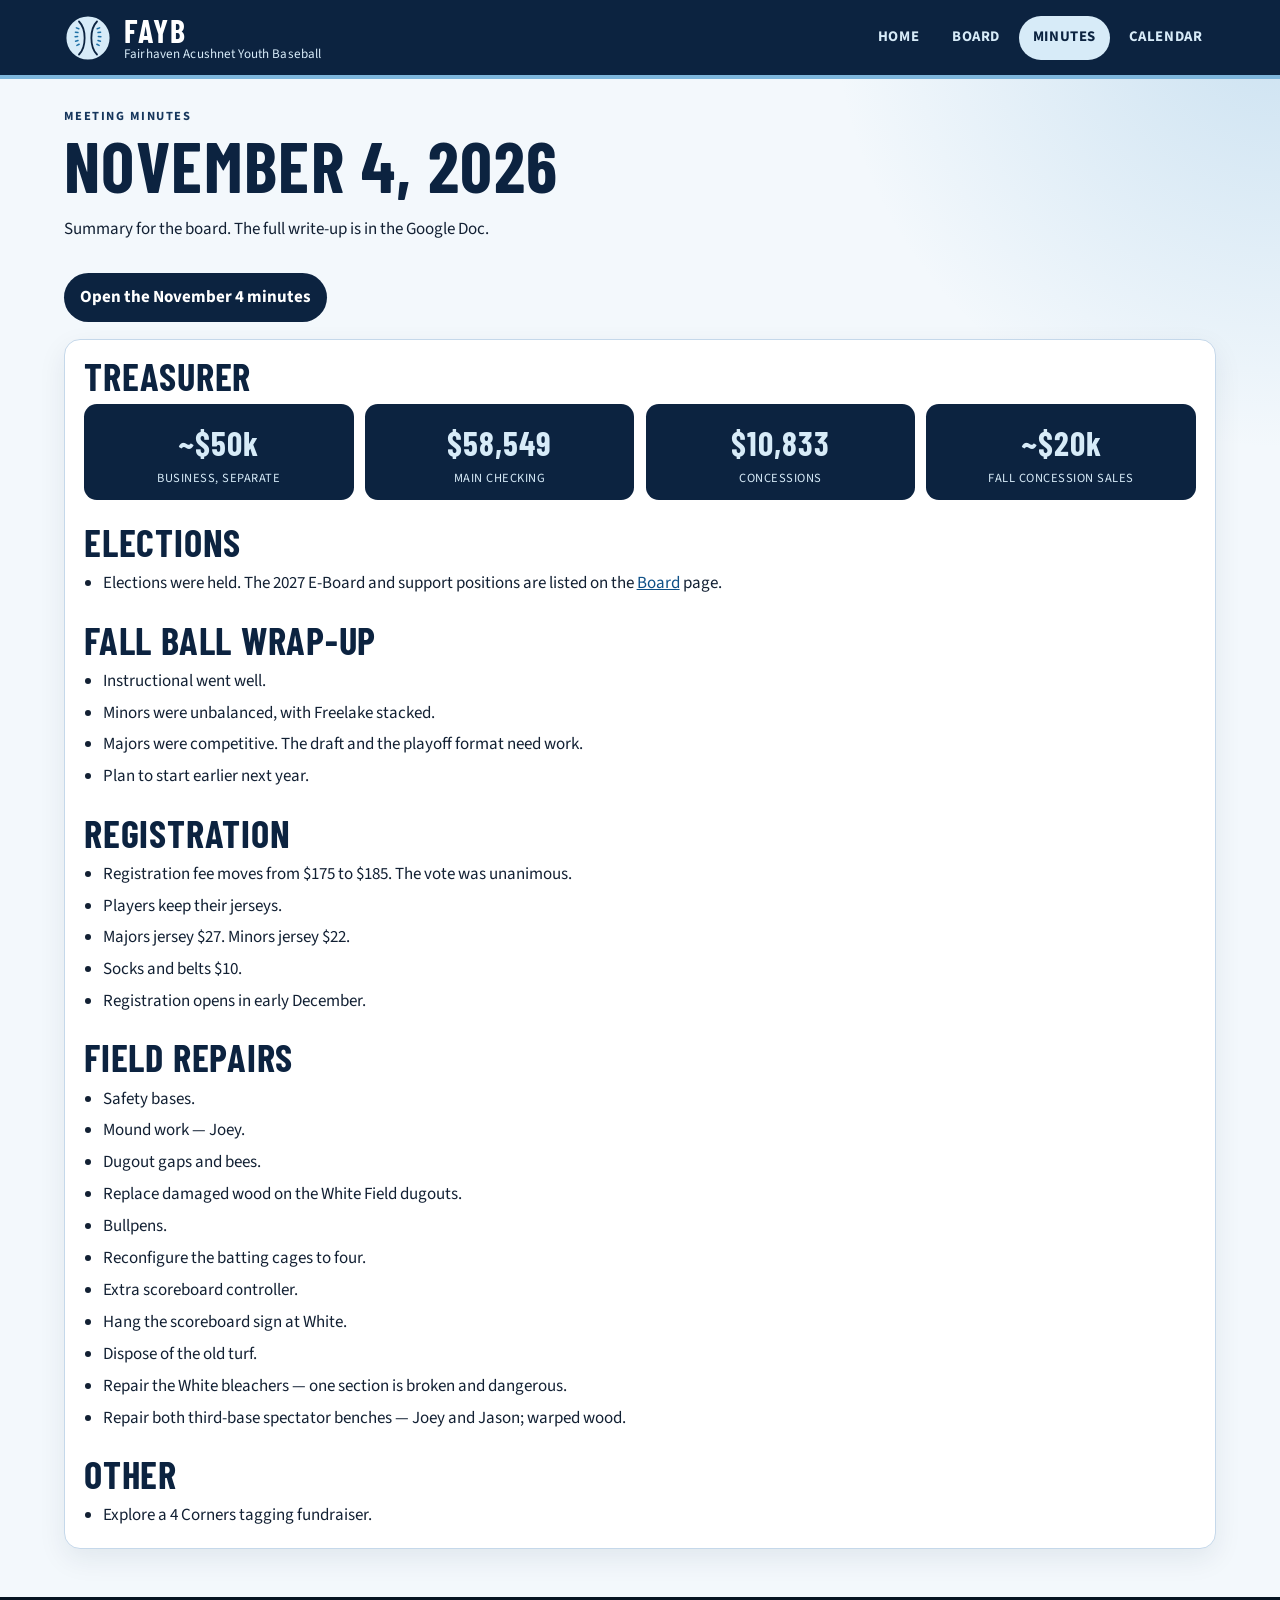
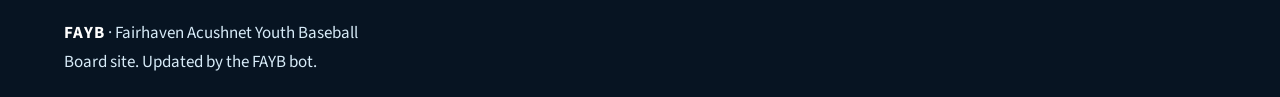
==== minutes/index.html @ 97e07a3a "Add the static FAYB board site. Publish-ready HTML and CSS for home, board, minutes, and calendar, w" ====
<!DOCTYPE html>
<html lang="en">
<head>
  <meta charset="utf-8">
  <meta name="viewport" content="width=device-width, initial-scale=1">
  <title>Minutes · FAYB Board</title>
  <meta name="description" content="FAYB board meeting minutes for November 4, 2026.">
  <meta name="theme-color" content="#0c2340">
  <link rel="icon" href="/favicon.svg" type="image/svg+xml">
  <link rel="preconnect" href="https://fonts.googleapis.com">
  <link rel="preconnect" href="https://fonts.gstatic.com" crossorigin>
  <link href="https://fonts.googleapis.com/css2?family=Barlow+Condensed:wght@600;700&family=Source+Sans+3:wght@400;600;700&display=swap" rel="stylesheet">
  <link rel="stylesheet" href="/css/styles.css">
</head>
<body>
  <a class="skip" href="#content">Skip to content</a>
  <header class="site-header">
    <div class="header-inner">
      <a class="brand" href="/">
        <img class="mark" src="/favicon.svg" alt="" width="48" height="48">
        <span class="brand-text">
          <span class="brand-name">FAYB</span>
          <span class="brand-sub">Fairhaven Acushnet Youth Baseball</span>
        </span>
      </a>
      <nav class="nav" aria-label="Primary">
        <a href="/">Home</a>
        <a href="/board/">Board</a>
        <a href="/minutes/" aria-current="page">Minutes</a>
        <a href="/calendar/">Calendar</a>
      </nav>
    </div>
  </header>
  <main id="content">
    <div class="wrap">
      <header class="page-head">
        <p class="kicker">Meeting minutes</p>
        <h1>November 4, 2026</h1>
        <p>Summary for the board. The full write-up is in the Google Doc.</p>
        <p>
          <a class="doc-link" href="https://docs.google.com/document/d/15LhbUimTfKCg-HLma3HNhrQfJP5vkcuaNc3ocRXcLjQ/view" target="_blank" rel="noopener noreferrer">Open the November 4 minutes</a>
        </p>
      </header>

      <article class="minutes">
        <section aria-labelledby="treasurer">
          <h2 id="treasurer">Treasurer</h2>
          <div class="scoreboard">
            <div>
              <strong>~$50k</strong>
              <span>Business, separate</span>
            </div>
            <div>
              <strong>$58,549</strong>
              <span>Main checking</span>
            </div>
            <div>
              <strong>$10,833</strong>
              <span>Concessions</span>
            </div>
            <div>
              <strong>~$20k</strong>
              <span>Fall concession sales</span>
            </div>
          </div>
        </section>

        <section aria-labelledby="elections">
          <h2 id="elections">Elections</h2>
          <ul>
            <li>Elections were held. The 2027 E-Board and support positions are listed on the <a href="/board/">Board</a> page.</li>
          </ul>
        </section>

        <section aria-labelledby="fall-ball">
          <h2 id="fall-ball">Fall Ball wrap-up</h2>
          <ul>
            <li>Instructional went well.</li>
            <li>Minors were unbalanced, with Freelake stacked.</li>
            <li>Majors were competitive. The draft and the playoff format need work.</li>
            <li>Plan to start earlier next year.</li>
          </ul>
        </section>

        <section aria-labelledby="registration">
          <h2 id="registration">Registration</h2>
          <ul>
            <li>Registration fee moves from $175 to $185. The vote was unanimous.</li>
            <li>Players keep their jerseys.</li>
            <li>Majors jersey $27. Minors jersey $22.</li>
            <li>Socks and belts $10.</li>
            <li>Registration opens in early December.</li>
          </ul>
        </section>

        <section aria-labelledby="fields">
          <h2 id="fields">Field repairs</h2>
          <ul>
            <li>Safety bases.</li>
            <li>Mound work — Joey.</li>
            <li>Dugout gaps and bees.</li>
            <li>Replace damaged wood on the White Field dugouts.</li>
            <li>Bullpens.</li>
            <li>Reconfigure the batting cages to four.</li>
            <li>Extra scoreboard controller.</li>
            <li>Hang the scoreboard sign at White.</li>
            <li>Dispose of the old turf.</li>
            <li>Repair the White bleachers — one section is broken and dangerous.</li>
            <li>Repair both third-base spectator benches — Joey and Jason; warped wood.</li>
          </ul>
        </section>

        <section aria-labelledby="other">
          <h2 id="other">Other</h2>
          <ul>
            <li>Explore a 4 Corners tagging fundraiser.</li>
          </ul>
        </section>
      </article>
    </div>
  </main>
  <footer class="site-footer">
    <div class="wrap">
      <p><strong>FAYB</strong> · Fairhaven Acushnet Youth Baseball</p>
      <p>Board site. Updated by the FAYB bot.</p>
    </div>
  </footer>
</body>
</html>
---- css/styles.css ----
:root {
  --navy: #0c2340;
  --navy-mid: #16365c;
  --navy-deep: #071422;
  --sky: #d7ebf8;
  --sky-deep: #7eb6dc;
  --ice: #f3f8fc;
  --white: #ffffff;
  --text: #122033;
  --muted: #3e5670;
  --line: #c5d8ea;
  --link: #0d4f86;
  --focus: #1d6fa5;
  --shadow: 0 10px 28px rgba(12, 35, 64, 0.08);
  --max: 72rem;
  --font: "Source Sans 3", "Segoe UI", Helvetica, Arial, sans-serif;
  --display: "Barlow Condensed", "Arial Narrow", Impact, sans-serif;
}

*,
*::before,
*::after {
  box-sizing: border-box;
}

html {
  scroll-behavior: smooth;
}

body {
  margin: 0;
  min-height: 100vh;
  display: flex;
  flex-direction: column;
  color: var(--text);
  background:
    radial-gradient(circle at top right, rgba(126, 182, 220, 0.35), transparent 28rem),
    var(--ice);
  font-family: var(--font);
  font-size: 1.0625rem;
  line-height: 1.55;
}

img {
  max-width: 100%;
  height: auto;
}

a {
  color: var(--link);
}

a:hover {
  color: var(--navy);
}

:focus-visible {
  outline: 3px solid var(--focus);
  outline-offset: 3px;
}

.skip {
  position: absolute;
  left: 0.75rem;
  top: -3rem;
  background: var(--white);
  color: var(--navy);
  padding: 0.5rem 0.8rem;
  z-index: 10;
}

.skip:focus {
  top: 0.75rem;
}

.site-header {
  background: var(--navy);
  color: var(--white);
  border-bottom: 4px solid var(--sky-deep);
}

.header-inner,
.wrap,
.site-footer .wrap {
  width: min(100% - 2rem, var(--max));
  margin-inline: auto;
}

.header-inner {
  display: flex;
  align-items: center;
  justify-content: space-between;
  gap: 1rem 1.5rem;
  flex-wrap: wrap;
  padding: 0.85rem 0;
}

.brand {
  display: flex;
  align-items: center;
  gap: 0.75rem;
  color: var(--white);
  text-decoration: none;
}

.brand:hover {
  color: var(--sky);
}

.mark {
  width: 3rem;
  height: 3rem;
  flex: none;
}

.brand-text {
  display: flex;
  flex-direction: column;
  line-height: 1.05;
}

.brand-name {
  font-family: var(--display);
  font-size: 2rem;
  font-weight: 700;
  letter-spacing: 0.06em;
}

.brand-sub {
  color: var(--sky);
  font-size: 0.82rem;
  letter-spacing: 0.01em;
}

.nav {
  display: flex;
  flex-wrap: wrap;
  gap: 0.35rem;
}

.nav a {
  color: var(--sky);
  text-decoration: none;
  font-weight: 700;
  letter-spacing: 0.04em;
  text-transform: uppercase;
  font-size: 0.92rem;
  padding: 0.55rem 0.85rem;
  border-radius: 999px;
  min-height: 44px;
  display: inline-flex;
  align-items: center;
}

.nav a:hover,
.nav a[aria-current="page"] {
  background: var(--sky);
  color: var(--navy);
}

main {
  flex: 1;
  padding: 1.75rem 0 3rem;
}

.hero {
  background:
    linear-gradient(160deg, rgba(12, 35, 64, 0.94), rgba(22, 54, 92, 0.9)),
    url("/favicon.svg") right -2rem center / 16rem no-repeat;
  color: var(--white);
  border-radius: 1.25rem;
  padding: clamp(1.5rem, 4vw, 2.75rem);
  box-shadow: var(--shadow);
}

.eyebrow,
.kicker {
  margin: 0 0 0.35rem;
  font-weight: 700;
  letter-spacing: 0.12em;
  text-transform: uppercase;
  font-size: 0.78rem;
}

.eyebrow {
  color: var(--sky-deep);
}

.kicker {
  color: var(--navy-mid);
}

h1,
h2,
h3 {
  font-family: var(--display);
  line-height: 0.95;
  letter-spacing: 0.02em;
  font-weight: 700;
  margin: 0 0 0.6rem;
}

h1 {
  font-size: clamp(2.6rem, 7vw, 4.4rem);
  text-transform: uppercase;
}

h2 {
  font-size: clamp(1.8rem, 4vw, 2.4rem);
  text-transform: uppercase;
  color: var(--navy);
}

h3 {
  font-size: 1.45rem;
  text-transform: uppercase;
  color: var(--navy-mid);
}

.lede {
  font-size: 1.2rem;
  max-width: 40rem;
  margin-bottom: 0.5rem;
}

.hero p:last-child {
  margin-bottom: 0;
  max-width: 42rem;
}

.panel,
.card,
.minutes,
.roster-block {
  background: var(--white);
  border: 1px solid var(--line);
  border-radius: 1rem;
  box-shadow: var(--shadow);
}

.stack {
  display: grid;
  gap: 1rem;
  margin-top: 1.25rem;
}

.stack-top {
  margin-top: 1rem;
}

.cards {
  display: grid;
  grid-template-columns: repeat(auto-fit, minmax(15rem, 1fr));
  gap: 1rem;
}

.card,
.panel,
.minutes {
  padding: 1.15rem 1.2rem 1.25rem;
}

.card h2 {
  font-size: 1.7rem;
}

.card p:last-child,
.panel p:last-child {
  margin-bottom: 0;
}

.card a,
.text-link {
  font-weight: 700;
}

.muted {
  color: var(--muted);
}

.roster-block {
  padding: 1.15rem 1.2rem 1.3rem;
}

.roster-block + .roster-block {
  margin-top: 1rem;
}

.roster {
  list-style: none;
  margin: 0;
  padding: 0;
  display: grid;
  grid-template-columns: repeat(auto-fit, minmax(16.5rem, 1fr));
  gap: 0.7rem;
}

.roster li {
  display: flex;
  flex-direction: column;
  gap: 0.15rem;
  background: var(--ice);
  border-left: 4px solid var(--sky-deep);
  border-radius: 0.7rem;
  padding: 0.75rem 0.85rem;
  min-height: 4.4rem;
}

.role {
  color: var(--muted);
  font-size: 0.82rem;
  font-weight: 700;
  letter-spacing: 0.06em;
  text-transform: uppercase;
}

.name {
  color: var(--navy);
  font-size: 1.15rem;
  font-weight: 700;
}

.scoreboard {
  display: grid;
  grid-template-columns: repeat(4, 1fr);
  gap: 0.7rem;
  margin: 0.4rem 0 0.2rem;
}

.scoreboard div {
  background: var(--navy);
  color: var(--white);
  border-radius: 0.8rem;
  padding: 0.8rem 0.75rem 0.7rem;
  text-align: center;
}

.scoreboard strong {
  display: block;
  font-family: var(--display);
  font-size: clamp(1.6rem, 3vw, 2.1rem);
  letter-spacing: 0.03em;
  color: var(--sky);
}

.scoreboard span {
  display: block;
  font-size: 0.78rem;
  letter-spacing: 0.04em;
  text-transform: uppercase;
  color: var(--sky);
}

.minutes section + section {
  margin-top: 1.35rem;
  padding-top: 0.2rem;
}

.minutes ul {
  margin: 0.35rem 0 0;
  padding-left: 1.15rem;
}

.minutes li + li {
  margin-top: 0.35rem;
}

.doc-link {
  display: inline-flex;
  align-items: center;
  gap: 0.4rem;
  margin-top: 0.85rem;
  background: var(--navy);
  color: var(--white);
  text-decoration: none;
  font-weight: 700;
  padding: 0.7rem 1rem;
  border-radius: 999px;
  min-height: 44px;
}

.doc-link:hover {
  background: var(--navy-mid);
  color: var(--sky);
}

.coming {
  text-align: center;
  padding: clamp(2rem, 6vw, 3.5rem) 1.25rem;
}

.coming h1 {
  color: var(--navy);
}

.page-head {
  margin-bottom: 1rem;
}

.page-head h1 {
  color: var(--navy);
}

.site-footer {
  background: var(--navy-deep);
  color: var(--sky);
  padding: 1.25rem 0;
  margin-top: auto;
}

.site-footer p {
  margin: 0.15rem 0;
}

.site-footer strong {
  color: var(--white);
  letter-spacing: 0.06em;
}

@media (max-width: 720px) {
  .scoreboard {
    grid-template-columns: 1fr 1fr;
  }

  .hero {
    background: linear-gradient(160deg, #0c2340, #16365c);
  }

  .header-inner {
    align-items: flex-start;
  }

  .nav {
    width: 100%;
  }

  .nav a {
    flex: 1 1 auto;
    justify-content: center;
  }
}

@media (max-width: 420px) {
  .scoreboard {
    grid-template-columns: 1fr;
  }
}

@media print {
  .site-header,
  .site-footer,
  .skip,
  .doc-link {
    display: none;
  }

  body {
    background: white;
  }

  .minutes,
  .roster-block,
  .card,
  .panel {
    box-shadow: none;
  }
}
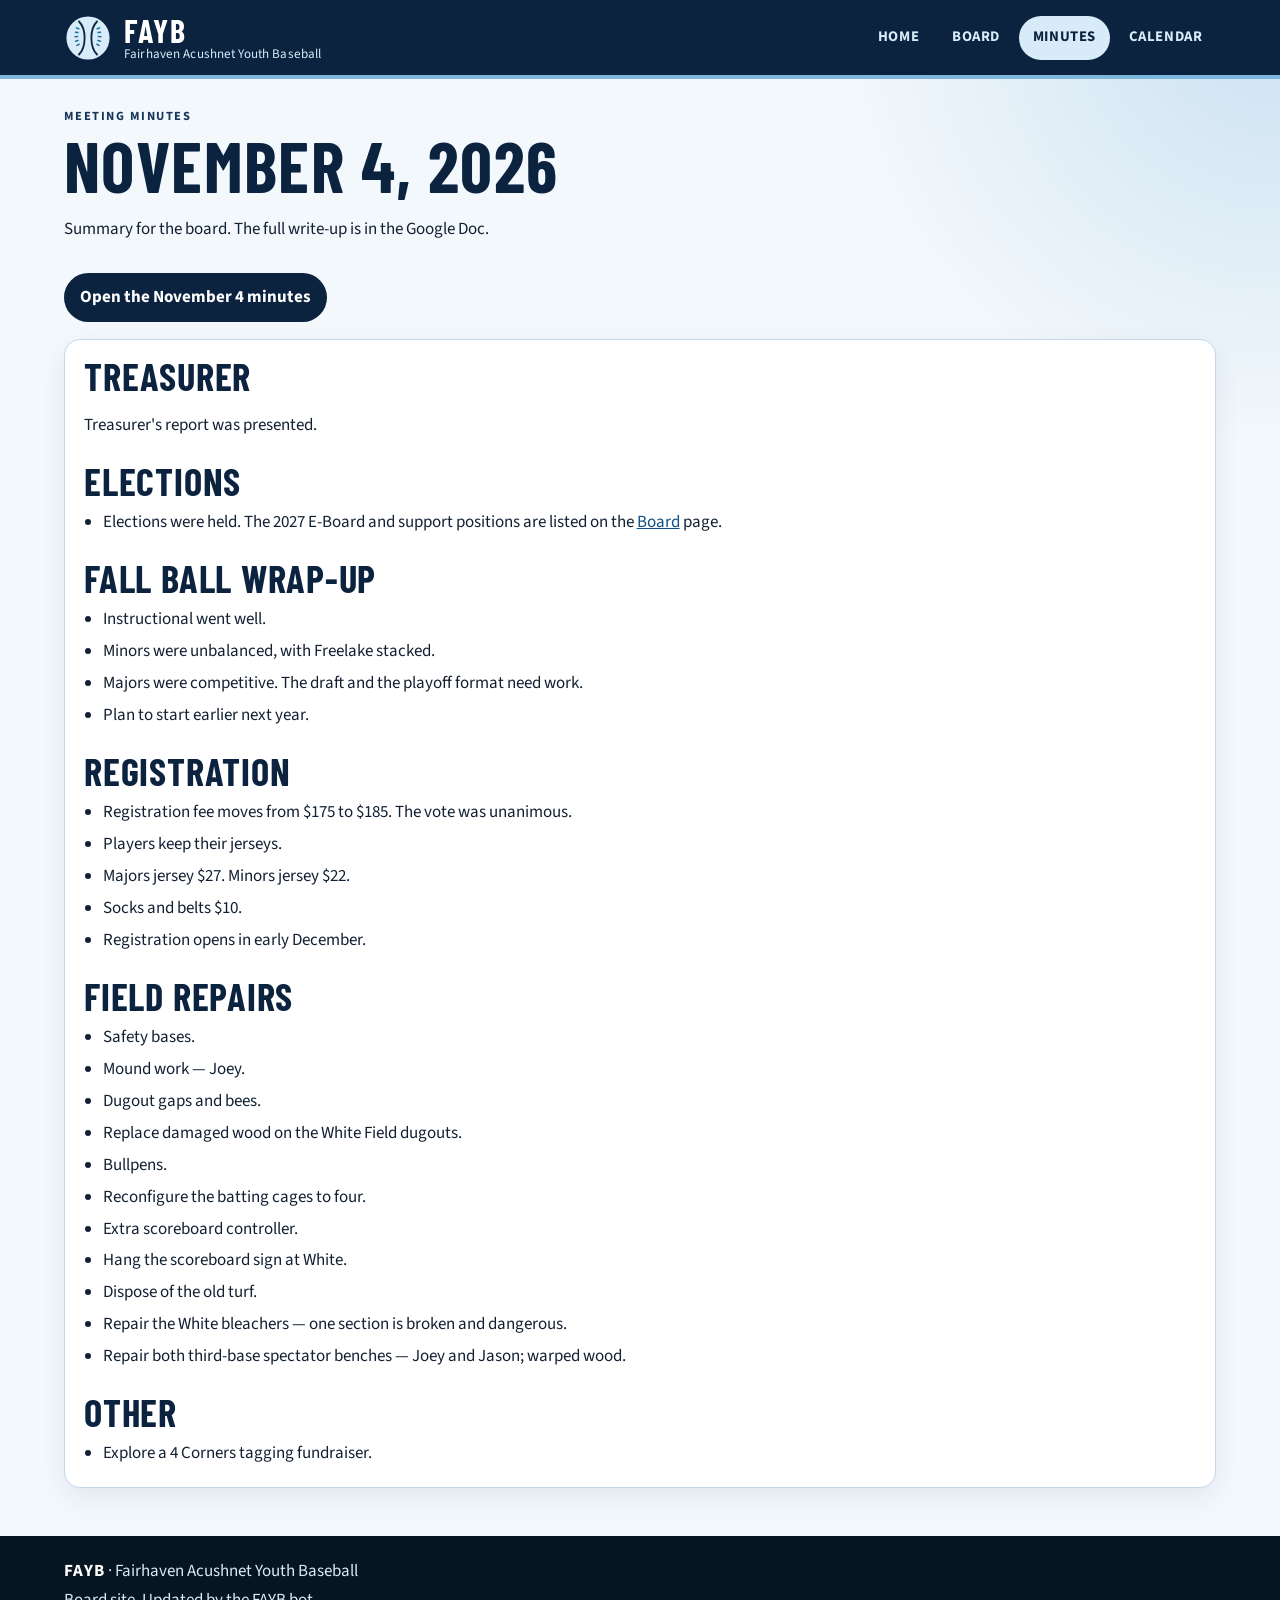
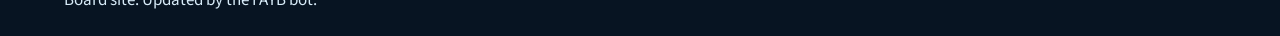
==== commit edb3c379: "Remove treasury balances from the public minutes. The Treasurer section now notes that the report wa" ====
--- a/minutes/index.html
+++ b/minutes/index.html
@@ -45,24 +45,7 @@
       <article class="minutes">
         <section aria-labelledby="treasurer">
           <h2 id="treasurer">Treasurer</h2>
-          <div class="scoreboard">
-            <div>
-              <strong>~$50k</strong>
-              <span>Business, separate</span>
-            </div>
-            <div>
-              <strong>$58,549</strong>
-              <span>Main checking</span>
-            </div>
-            <div>
-              <strong>$10,833</strong>
-              <span>Concessions</span>
-            </div>
-            <div>
-              <strong>~$20k</strong>
-              <span>Fall concession sales</span>
-            </div>
-          </div>
+          <p>Treasurer's report was presented.</p>
         </section>
 
         <section aria-labelledby="elections">
--- a/css/styles.css
+++ b/css/styles.css
@@ -320,37 +320,6 @@
   font-weight: 700;
 }
 
-.scoreboard {
-  display: grid;
-  grid-template-columns: repeat(4, 1fr);
-  gap: 0.7rem;
-  margin: 0.4rem 0 0.2rem;
-}
-
-.scoreboard div {
-  background: var(--navy);
-  color: var(--white);
-  border-radius: 0.8rem;
-  padding: 0.8rem 0.75rem 0.7rem;
-  text-align: center;
-}
-
-.scoreboard strong {
-  display: block;
-  font-family: var(--display);
-  font-size: clamp(1.6rem, 3vw, 2.1rem);
-  letter-spacing: 0.03em;
-  color: var(--sky);
-}
-
-.scoreboard span {
-  display: block;
-  font-size: 0.78rem;
-  letter-spacing: 0.04em;
-  text-transform: uppercase;
-  color: var(--sky);
-}
-
 .minutes section + section {
   margin-top: 1.35rem;
   padding-top: 0.2rem;
@@ -418,10 +387,6 @@
 }
 
 @media (max-width: 720px) {
-  .scoreboard {
-    grid-template-columns: 1fr 1fr;
-  }
-
   .hero {
     background: linear-gradient(160deg, #0c2340, #16365c);
   }
@@ -437,12 +402,6 @@
   .nav a {
     flex: 1 1 auto;
     justify-content: center;
-  }
-}
-
-@media (max-width: 420px) {
-  .scoreboard {
-    grid-template-columns: 1fr;
   }
 }
 
